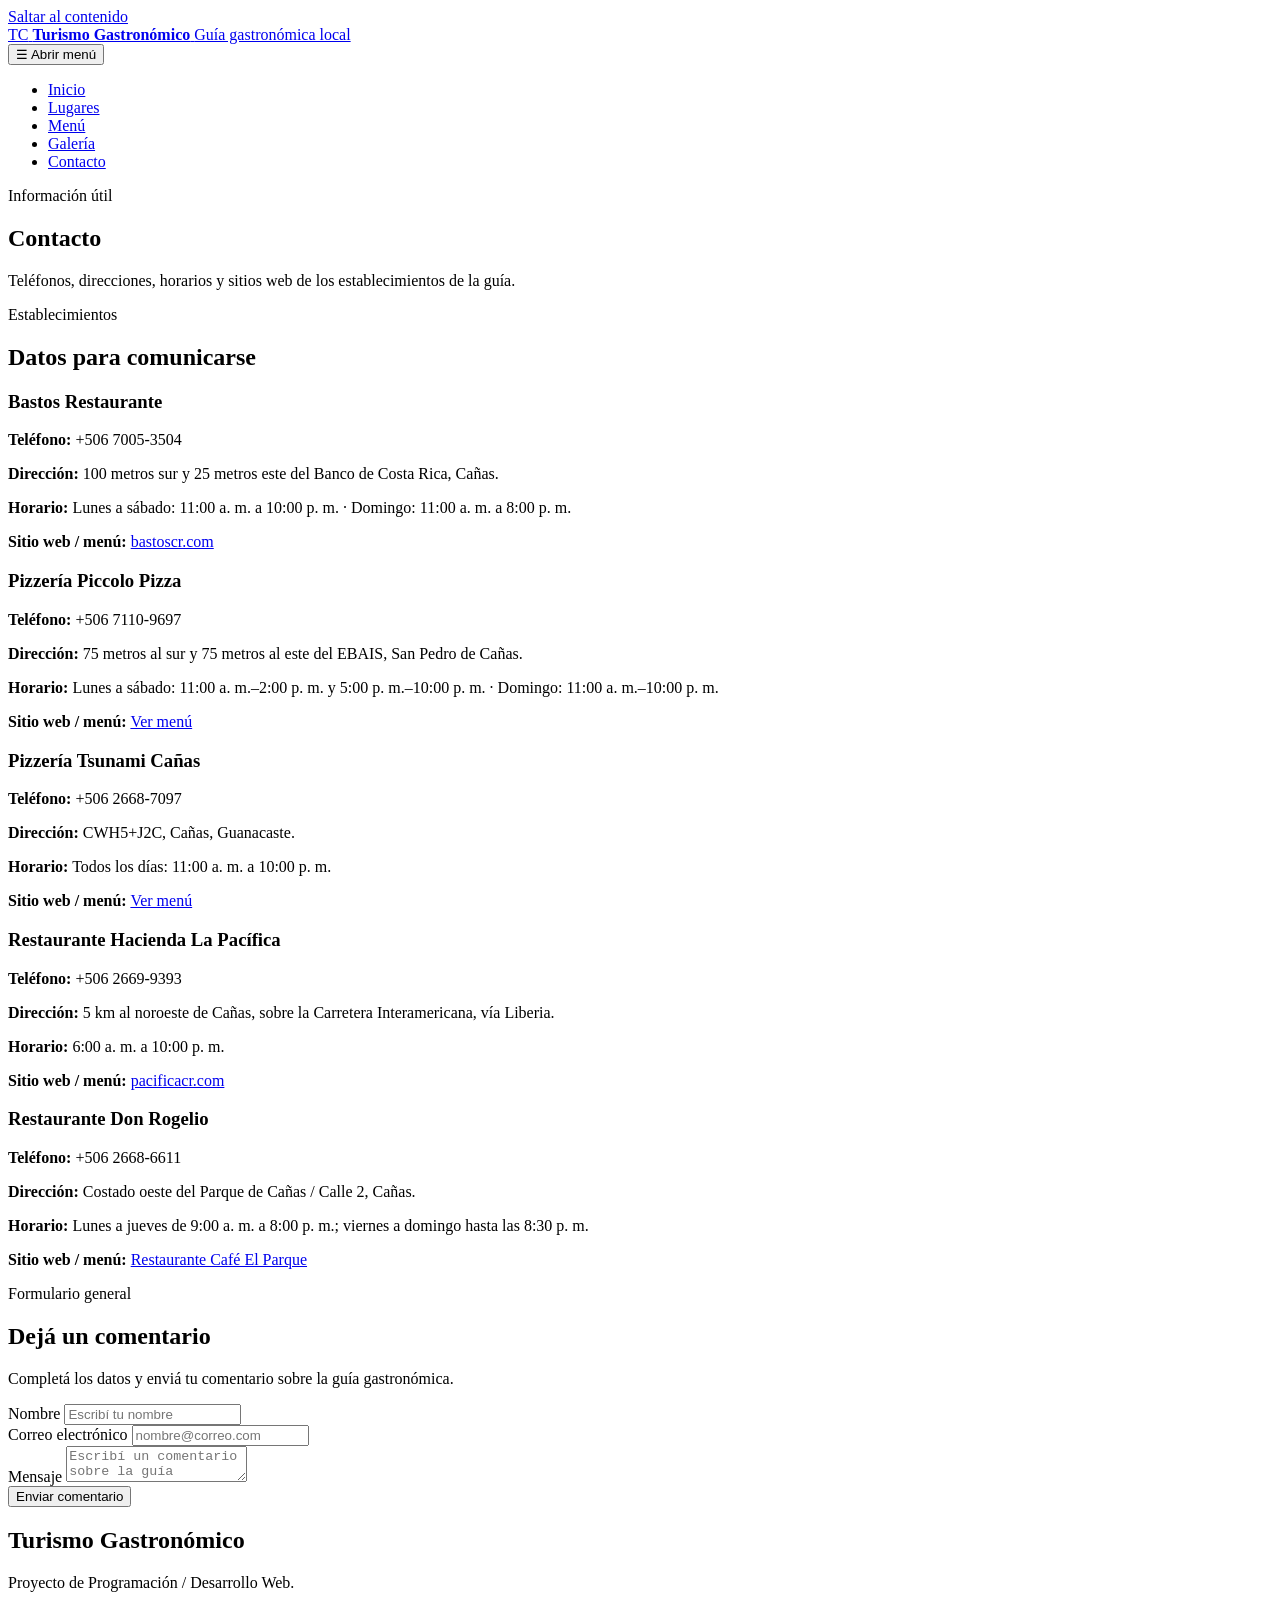
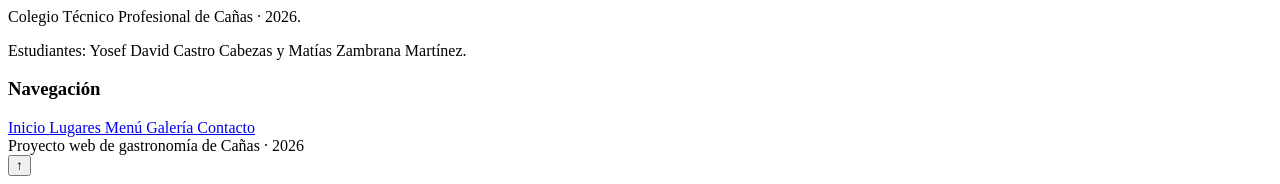
==== contacto.html @ 14efe0b0 "Add files via upload" ====
<!DOCTYPE html>
<html lang="es">
<head>
  <meta charset="utf-8">
  <meta name="viewport" content="width=device-width, initial-scale=1.0">
  <meta
    name="description"
    content="Información de contacto de los cinco establecimientos del proyecto."
  >

  <title>Contacto | Turismo Gastronómico</title>

  <link rel="stylesheet" href="css/estilos.css">
</head>

<body>

  <a class="skip-link" href="#contenido">
    Saltar al contenido
  </a>


  <!-- Encabezado -->
  <header class="site-header">

    <div class="brand-bar">
      <div class="brand-inner">

        <a class="brand" href="index.html">

          <span class="brand-mark">TC</span>

          <span class="brand-copy">
            <strong>Turismo Gastronómico</strong>
            <span>Guía gastronómica local</span>
          </span>

        </a>

      </div>
    </div>


    <!-- Menú de navegación -->
    <nav
      class="main-nav"
      aria-label="Navegación principal"
    >

      <div class="nav-inner">

        <button
          class="nav-toggle"
          id="nav-toggle"
          type="button"
          aria-controls="nav-list"
          aria-expanded="false"
        >
          ☰ Abrir menú
        </button>

        <ul
          class="nav-list"
          id="nav-list"
        >

          <li>
            <a href="index.html">
              Inicio
            </a>
          </li>

          <li>
            <a href="lugares.html">
              Lugares
            </a>
          </li>

          <li>
            <a href="menu.html">
              Menú
            </a>
          </li>

          <li>
            <a href="galeria.html">
              Galería
            </a>
          </li>

          <li>
            <a
              class="active"
              href="contacto.html"
            >
              Contacto
            </a>
          </li>

        </ul>

      </div>

    </nav>

  </header>


  <!-- Contenido principal -->
  <main id="contenido">


    <!-- Encabezado de la página -->
    <section class="page-hero">

      <p class="eyebrow">
        Información útil
      </p>

      <h1>
        Contacto
      </h1>

      <p>
        Teléfonos, direcciones, horarios y sitios web de los
        establecimientos de la guía.
      </p>

    </section>


    <!-- Datos de los restaurantes -->
    <section class="section">

      <div class="section-head">

        <div>

          <p class="eyebrow">
            Establecimientos
          </p>

          <h2 class="section-title">
            Datos para comunicarse
          </h2>

        </div>

      </div>


      <div class="contact-grid">


        <!-- Bastos -->
        <article class="contact-card">

          <h3>
            Bastos Restaurante
          </h3>

          <p>
            <strong>Teléfono:</strong>
            +506 7005-3504
          </p>

          <p>
            <strong>Dirección:</strong>
            100 metros sur y 25 metros este del
            Banco de Costa Rica, Cañas.
          </p>

          <p>
            <strong>Horario:</strong>
            Lunes a sábado: 11:00 a. m. a 10:00 p. m.
            · Domingo: 11:00 a. m. a 8:00 p. m.
          </p>

          <p>
            <strong>Sitio web / menú:</strong>

            <a
              href="https://bastoscr.com/"
              target="_blank"
              rel="noopener"
            >
              bastoscr.com
            </a>

          </p>

        </article>


        <!-- Piccolo -->
        <article class="contact-card">

          <h3>
            Pizzería Piccolo Pizza
          </h3>

          <p>
            <strong>Teléfono:</strong>
            +506 7110-9697
          </p>

          <p>
            <strong>Dirección:</strong>
            75 metros al sur y 75 metros al este
            del EBAIS, San Pedro de Cañas.
          </p>

          <p>
            <strong>Horario:</strong>
            Lunes a sábado: 11:00 a. m.–2:00 p. m.
            y 5:00 p. m.–10:00 p. m.
            · Domingo: 11:00 a. m.–10:00 p. m.
          </p>

          <p>
            <strong>Sitio web / menú:</strong>

            <a
              href="https://es.restaurantguru.com/Pizzeria-Piccolo-Pizza-Canas/menu"
              target="_blank"
              rel="noopener"
            >
              Ver menú
            </a>

          </p>

        </article>


        <!-- Tsunami -->
        <article class="contact-card">

          <h3>
            Pizzería Tsunami Cañas
          </h3>

          <p>
            <strong>Teléfono:</strong>
            +506 2668-7097
          </p>

          <p>
            <strong>Dirección:</strong>
            CWH5+J2C, Cañas, Guanacaste.
          </p>

          <p>
            <strong>Horario:</strong>
            Todos los días:
            11:00 a. m. a 10:00 p. m.
          </p>

          <p>
            <strong>Sitio web / menú:</strong>

            <a
              href="https://es.restaurantguru.com/Pizzeria-Tsunami-Canas-Canas/menu"
              target="_blank"
              rel="noopener"
            >
              Ver menú
            </a>

          </p>

        </article>


        <!-- Hacienda La Pacífica -->
        <article class="contact-card">

          <h3>
            Restaurante Hacienda La Pacífica
          </h3>

          <p>
            <strong>Teléfono:</strong>
            +506 2669-9393
          </p>

          <p>
            <strong>Dirección:</strong>
            5 km al noroeste de Cañas,
            sobre la Carretera Interamericana,
            vía Liberia.
          </p>

          <p>
            <strong>Horario:</strong>
            6:00 a. m. a 10:00 p. m.
          </p>

          <p>
            <strong>Sitio web / menú:</strong>

            <a
              href="https://www.pacificacr.com/es/restaurante.html"
              target="_blank"
              rel="noopener"
            >
              pacificacr.com
            </a>

          </p>

        </article>


        <!-- Don Rogelio -->
        <article class="contact-card">

          <h3>
            Restaurante Don Rogelio
          </h3>

          <p>
            <strong>Teléfono:</strong>
            +506 2668-6611
          </p>

          <p>
            <strong>Dirección:</strong>
            Costado oeste del Parque de Cañas /
            Calle 2, Cañas.
          </p>

          <p>
            <strong>Horario:</strong>
            Lunes a jueves de 9:00 a. m. a 8:00 p. m.;
            viernes a domingo hasta las 8:30 p. m.
          </p>

          <p>
            <strong>Sitio web / menú:</strong>

            <a
              href="https://restcafeelparque.weebly.com/"
              target="_blank"
              rel="noopener"
            >
              Restaurante Café El Parque
            </a>

          </p>

        </article>

      </div>

    </section>


    <!-- Formulario -->
    <div class="band">

      <section class="section">

        <div class="form-layout">


          <div class="form-copy">

            <p class="eyebrow">
              Formulario general
            </p>

            <h2>
              Dejá un comentario
            </h2>

            <p>
              Completá los datos y enviá tu comentario
              sobre la guía gastronómica.
            </p>

          </div>


          <form
            class="form-card"
            id="contact-form"
            action="https://script.google.com/macros/s/AKfycbxcccGTtgBJOsjz03I4GTiwnKsUIUwyvC93GRQOlVNzdHQOMULtBWDMFwa0mZUKp0l3Sw/exec"
            method="POST"
          >


            <div class="form-row">


              <div class="field">

                <label for="nombre">
                  Nombre
                </label>

                <input
                  id="nombre"
                  name="nombre"
                  type="text"
                  placeholder="Escribí tu nombre"
                  autocomplete="name"
                  required
                >

              </div>


              <div class="field">

                <label for="correo">
                  Correo electrónico
                </label>

                <input
                  id="correo"
                  name="correo"
                  type="email"
                  placeholder="nombre@correo.com"
                  autocomplete="email"
                  required
                >

              </div>


            </div>


            <div class="field">

              <label for="mensaje">
                Mensaje
              </label>

              <textarea
                id="mensaje"
                name="mensaje"
                placeholder="Escribí un comentario sobre la guía"
                required
              ></textarea>

            </div>


            <input
              type="hidden"
              name="sitio"
              value="Sabores de Cañas"
            >


            <button
              class="btn btn-primary"
              id="form-submit"
              type="submit"
            >
              Enviar comentario
            </button>


            <p
              class="form-feedback"
              id="form-feedback"
              aria-live="polite"
            ></p>


          </form>


        </div>

      </section>

    </div>


  </main>


  <!-- Pie de página -->
  <footer class="site-footer">

    <div class="footer-inner">

      <div>

        <h2>
          Turismo Gastronómico
        </h2>

        <p>
          Proyecto de Programación / Desarrollo Web.
        </p>

        <p>
          Colegio Técnico Profesional de Cañas · 2026.
        </p>

        <p>
          Estudiantes: Yosef David Castro Cabezas
          y Matías Zambrana Martínez.
        </p>

      </div>


      <div>

        <h3>
          Navegación
        </h3>

        <div class="footer-nav">

          <a href="index.html">
            Inicio
          </a>

          <a href="lugares.html">
            Lugares
          </a>

          <a href="menu.html">
            Menú
          </a>

          <a href="galeria.html">
            Galería
          </a>

          <a href="contacto.html">
            Contacto
          </a>

        </div>

      </div>

    </div>


    <div class="footer-bottom">
      Proyecto web de gastronomía de Cañas · 2026
    </div>

  </footer>


  <!-- Botón para volver arriba -->
  <button
    class="back-top"
    id="back-top"
    type="button"
    aria-label="Volver al inicio"
  >
    ↑
  </button>


  <!-- JavaScript -->
  <script src="js/script.js"></script>

</body>
</html>
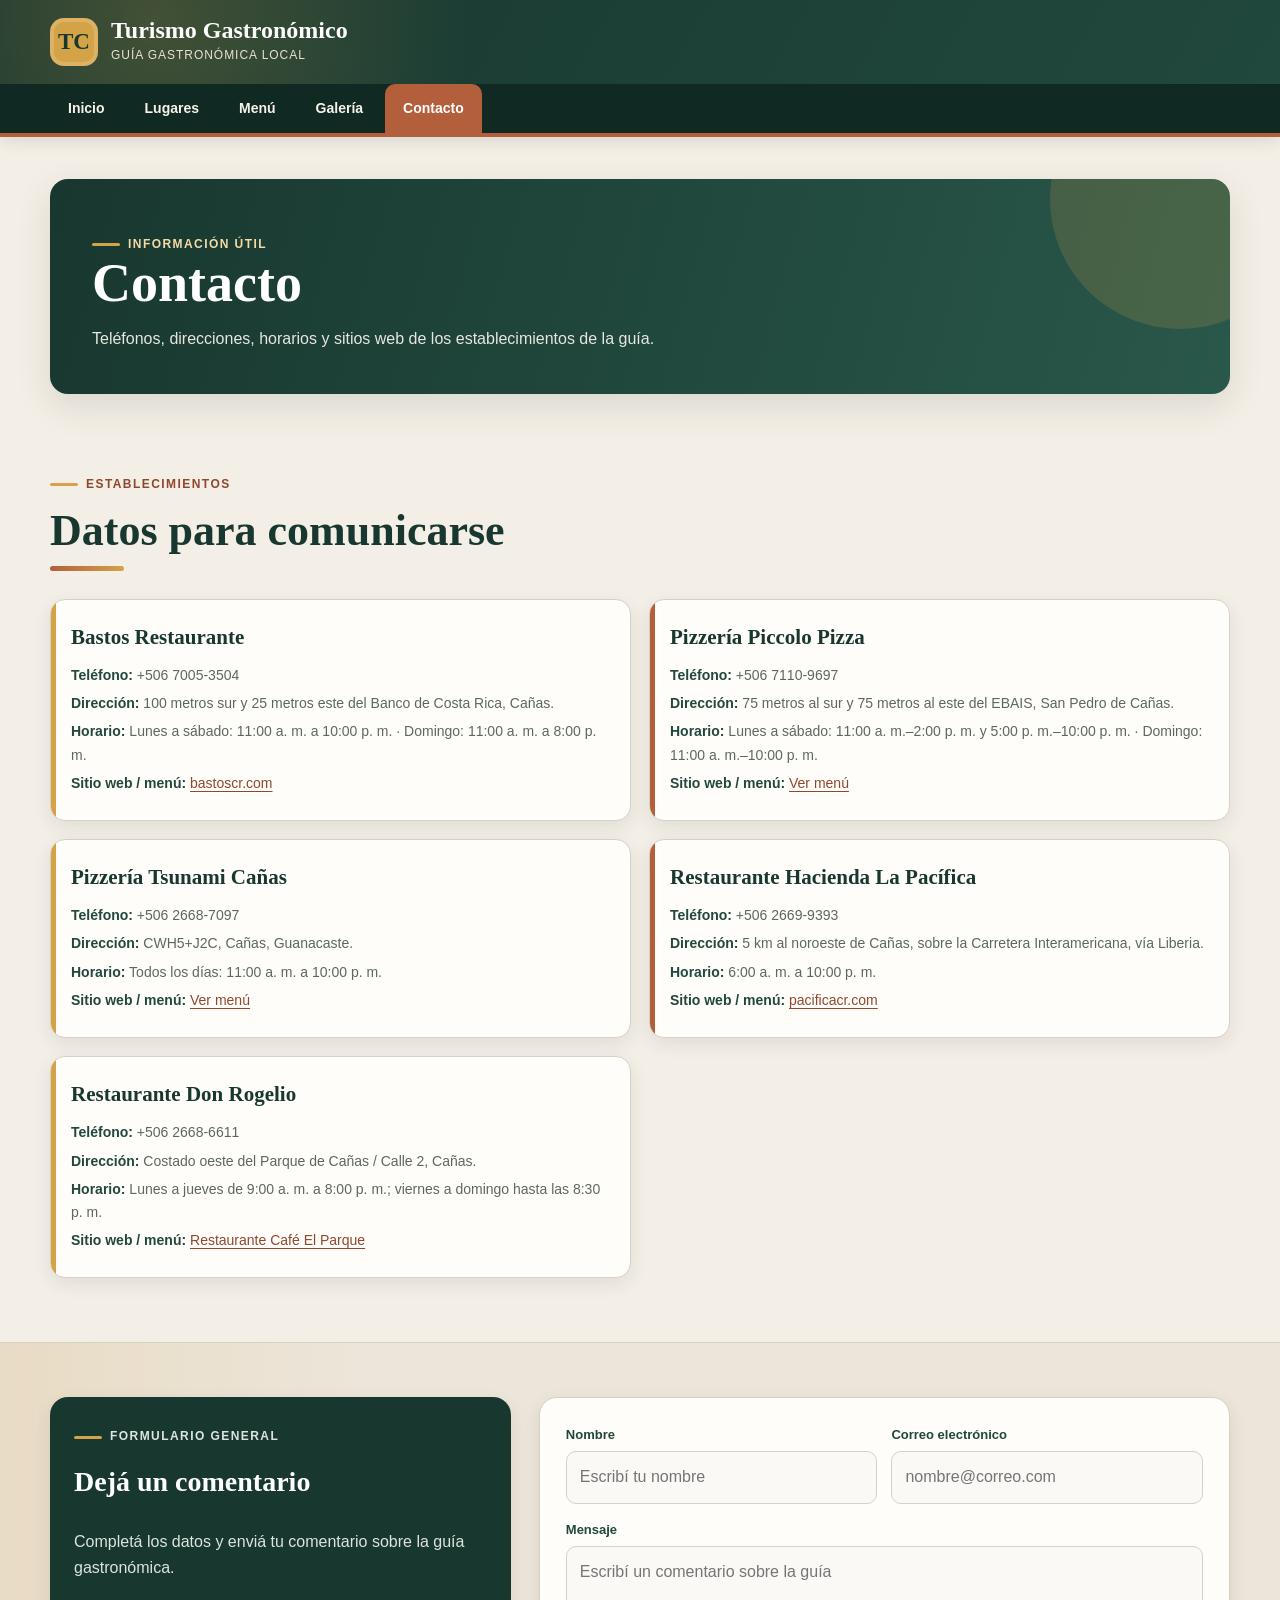
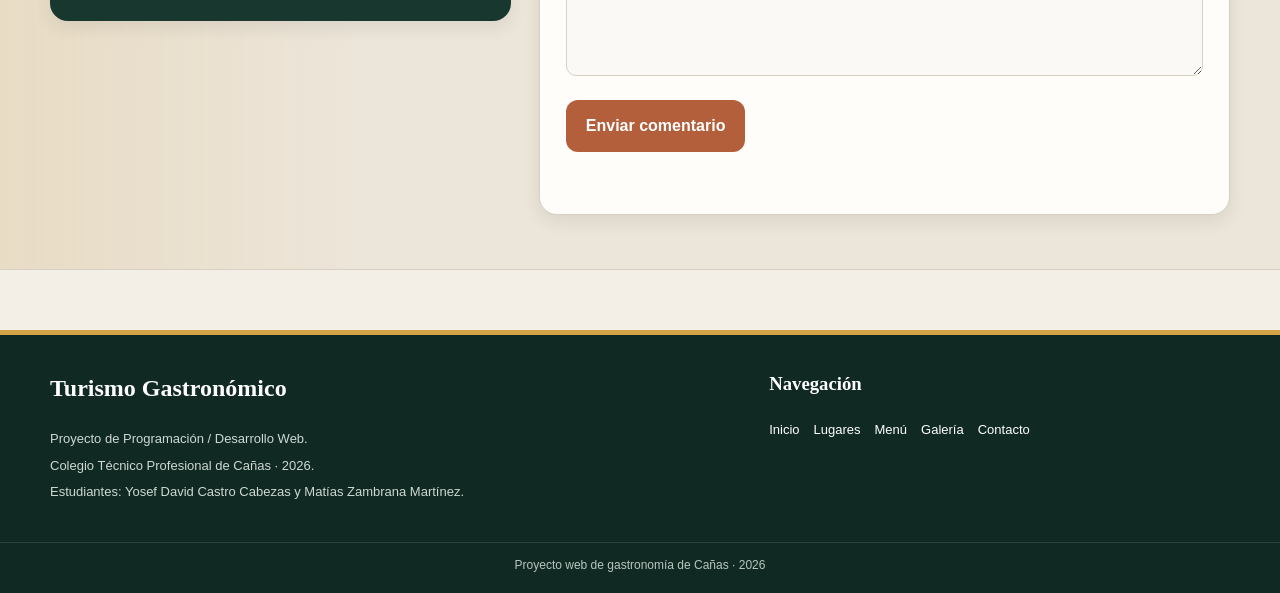
==== commit 38d6e3ff: "Refactor contacto.html to simplify structure" ====
--- a/contacto.html
+++ b/contacto.html
@@ -10,7 +10,7 @@
 
   <title>Contacto | Turismo Gastronómico</title>
 
-  <link rel="stylesheet" href="css/estilos.css">
+  <link rel="stylesheet" href="estilos.css">
 </head>
 
 <body>
@@ -20,7 +20,6 @@
   </a>
 
 
-  <!-- Encabezado -->
   <header class="site-header">
 
     <div class="brand-bar">
@@ -41,7 +40,6 @@
     </div>
 
 
-    <!-- Menú de navegación -->
     <nav
       class="main-nav"
       aria-label="Navegación principal"
@@ -106,11 +104,9 @@
   </header>
 
 
-  <!-- Contenido principal -->
   <main id="contenido">
 
 
-    <!-- Encabezado de la página -->
     <section class="page-hero">
 
       <p class="eyebrow">
@@ -129,7 +125,6 @@
     </section>
 
 
-    <!-- Datos de los restaurantes -->
     <section class="section">
 
       <div class="section-head">
@@ -152,7 +147,6 @@
       <div class="contact-grid">
 
 
-        <!-- Bastos -->
         <article class="contact-card">
 
           <h3>
@@ -192,7 +186,6 @@
         </article>
 
 
-        <!-- Piccolo -->
         <article class="contact-card">
 
           <h3>
@@ -233,7 +226,6 @@
         </article>
 
 
-        <!-- Tsunami -->
         <article class="contact-card">
 
           <h3>
@@ -272,7 +264,6 @@
         </article>
 
 
-        <!-- Hacienda La Pacífica -->
         <article class="contact-card">
 
           <h3>
@@ -312,7 +303,6 @@
         </article>
 
 
-        <!-- Don Rogelio -->
         <article class="contact-card">
 
           <h3>
@@ -356,7 +346,6 @@
     </section>
 
 
-    <!-- Formulario -->
     <div class="band">
 
       <section class="section">
@@ -484,7 +473,6 @@
   </main>
 
 
-  <!-- Pie de página -->
   <footer class="site-footer">
 
     <div class="footer-inner">
@@ -552,8 +540,6 @@
 
   </footer>
 
-
-  <!-- Botón para volver arriba -->
   <button
     class="back-top"
     id="back-top"
@@ -564,8 +550,7 @@
   </button>
 
 
-  <!-- JavaScript -->
-  <script src="js/script.js"></script>
+  <script src="script.js"></script>
 
 </body>
-</html>+</html>
--- a/estilos.css
+++ b/estilos.css
@@ -0,0 +1,1373 @@
+:root {
+    --verde-900: #18372f;
+    --verde-800: #21483d;
+    --verde-700: #2b5b4d;
+    --terracota: #b45f3c;
+    --terracota-oscuro: #8f472e;
+    --ambar: #d4a247;
+    --crema: #f4efe6;
+    --crema-2: #ece5d9;
+    --blanco: #fffdf9;
+    --tinta: #26312d;
+    --texto-suave: #5d6762;
+    --borde: #d8d0c3;
+    --sombra: 0 12px 35px rgba(28, 48, 40, 0.12);
+    --sombra-suave: 0 6px 18px rgba(28, 48, 40, 0.09);
+    --radio: 18px;
+    --max: 1180px;
+}
+
+* {
+    box-sizing: border-box;
+}
+
+html {
+    scroll-behavior: smooth;
+}
+
+body {
+    margin: 0;
+    font-family: Arial, Helvetica, sans-serif;
+    color: var(--tinta);
+    background: var(--crema);
+    line-height: 1.65;
+}
+
+img {
+    display: block;
+    max-width: 100%;
+}
+
+a {
+    color: inherit;
+}
+
+button,
+input,
+textarea {
+    font: inherit;
+}
+
+.skip-link {
+    position: absolute;
+    left: -9999px;
+    top: 0;
+}
+
+.skip-link:focus {
+    left: 16px;
+    top: 16px;
+    z-index: 2000;
+    background: var(--blanco);
+    color: var(--verde-900);
+    padding: 10px 14px;
+    border-radius: 8px;
+}
+
+.site-header {
+    position: sticky;
+    top: 0;
+    z-index: 1000;
+    box-shadow: 0 2px 16px rgba(16, 39, 31, 0.14);
+}
+
+.brand-bar {
+    background:
+        radial-gradient(circle at 12% 20%, rgba(212, 162, 71, 0.22), transparent 28%),
+        linear-gradient(120deg, var(--verde-900), var(--verde-800));
+    color: white;
+}
+
+.brand-inner {
+    width: min(var(--max), calc(100% - 40px));
+    margin: auto;
+    display: flex;
+    align-items: center;
+    justify-content: space-between;
+    gap: 24px;
+    padding: 18px 0;
+}
+
+.brand {
+    text-decoration: none;
+    display: inline-flex;
+    align-items: center;
+    gap: 13px;
+}
+
+.brand-mark {
+    width: 48px;
+    height: 48px;
+    border-radius: 14px;
+    display: grid;
+    place-items: center;
+    background: var(--ambar);
+    color: var(--verde-900);
+    font-weight: 900;
+    font-family: Georgia, 'Times New Roman', serif;
+    font-size: 23px;
+    box-shadow: inset 0 0 0 4px rgba(255,255,255,.17);
+}
+
+.brand-copy strong {
+    display: block;
+    font-family: Georgia, 'Times New Roman', serif;
+    font-size: 24px;
+    line-height: 1.05;
+}
+
+.brand-copy span {
+    display: block;
+    margin-top: 3px;
+    font-size: 12px;
+    letter-spacing: .08em;
+    text-transform: uppercase;
+    color: #e8e2d6;
+}
+
+.research-badge {
+    border: 1px solid rgba(255,255,255,.28);
+    background: rgba(255,255,255,.08);
+    padding: 8px 12px;
+    border-radius: 999px;
+    font-size: 12px;
+    white-space: nowrap;
+}
+
+.main-nav {
+    background: #102a23;
+    border-bottom: 4px solid var(--terracota);
+}
+
+.nav-inner {
+    width: min(var(--max), calc(100% - 40px));
+    margin: auto;
+    display: flex;
+    align-items: center;
+}
+
+.nav-toggle {
+    display: none;
+    width: 100%;
+    border: 0;
+    background: transparent;
+    color: white;
+    padding: 13px 0;
+    text-align: left;
+    font-weight: 700;
+    cursor: pointer;
+}
+
+.nav-list {
+    list-style: none;
+    margin: 0;
+    padding: 0;
+    display: flex;
+    gap: 4px;
+}
+
+.nav-list a {
+    display: block;
+    padding: 13px 18px;
+    color: #f7f3ea;
+    text-decoration: none;
+    font-size: 14px;
+    font-weight: 700;
+    border-radius: 10px 10px 0 0;
+    transition: background .2s ease, color .2s ease;
+}
+
+.nav-list a:hover,
+.nav-list a.active {
+    background: var(--terracota);
+    color: white;
+}
+
+main {
+    overflow: hidden;
+}
+
+.hero {
+    width: min(var(--max), calc(100% - 40px));
+    margin: 54px auto 26px;
+    display: grid;
+    grid-template-columns: 1.03fr .97fr;
+    align-items: stretch;
+    position: relative;
+}
+
+.hero-copy {
+    background: var(--blanco);
+    border-left: 7px solid var(--terracota);
+    border-radius: var(--radio) 0 0 var(--radio);
+    padding: clamp(34px, 5vw, 68px);
+    box-shadow: var(--sombra);
+    z-index: 2;
+}
+
+.eyebrow {
+    display: inline-flex;
+    align-items: center;
+    gap: 8px;
+    margin: 0 0 12px;
+    color: var(--terracota-oscuro);
+    font-size: 12px;
+    font-weight: 800;
+    letter-spacing: .12em;
+    text-transform: uppercase;
+}
+
+.eyebrow::before {
+    content: '';
+    width: 28px;
+    height: 3px;
+    border-radius: 99px;
+    background: var(--ambar);
+}
+
+.hero h1 {
+    margin: 0 0 18px;
+    color: var(--verde-900);
+    font-family: Georgia, 'Times New Roman', serif;
+    font-size: clamp(38px, 5vw, 66px);
+    line-height: 1.02;
+    letter-spacing: -.03em;
+}
+
+.hero p {
+    margin: 0;
+    max-width: 650px;
+    color: var(--texto-suave);
+    font-size: 17px;
+}
+
+.hero-actions {
+    display: flex;
+    flex-wrap: wrap;
+    gap: 12px;
+    margin-top: 26px;
+}
+
+.btn {
+    display: inline-flex;
+    align-items: center;
+    justify-content: center;
+    gap: 8px;
+    min-height: 44px;
+    padding: 11px 18px;
+    border: 2px solid transparent;
+    border-radius: 12px;
+    text-decoration: none;
+    font-weight: 800;
+    cursor: pointer;
+    transition: transform .2s ease, background .2s ease, color .2s ease, border-color .2s ease;
+}
+
+.btn:hover {
+    transform: translateY(-2px);
+}
+
+.btn-primary {
+    background: var(--terracota);
+    color: white;
+}
+
+.btn-primary:hover {
+    background: var(--terracota-oscuro);
+}
+
+.btn-secondary {
+    border-color: var(--verde-800);
+    color: var(--verde-800);
+    background: transparent;
+}
+
+.btn-secondary:hover {
+    background: var(--verde-800);
+    color: white;
+}
+
+.hero-media {
+    min-height: 490px;
+    border-radius: 0 var(--radio) var(--radio) 0;
+    overflow: hidden;
+    position: relative;
+    box-shadow: var(--sombra);
+}
+
+.hero-media img {
+    width: 100%;
+    height: 100%;
+    object-fit: cover;
+}
+
+.hero-media::after {
+    content: '';
+    position: absolute;
+    inset: 0;
+    background: linear-gradient(to top, rgba(20,55,47,.44), transparent 50%);
+    pointer-events: none;
+}
+
+.hero-note {
+    position: absolute;
+    left: 24px;
+    bottom: 22px;
+    z-index: 2;
+    background: rgba(255,253,249,.94);
+    color: var(--verde-900);
+    padding: 10px 13px;
+    border-radius: 12px;
+    font-size: 12px;
+    font-weight: 700;
+    max-width: 260px;
+}
+
+.quick-stats {
+    width: min(var(--max), calc(100% - 40px));
+    margin: 24px auto 0;
+    display: grid;
+    grid-template-columns: repeat(3, 1fr);
+    gap: 16px;
+}
+
+.stat {
+    background: var(--blanco);
+    border: 1px solid var(--borde);
+    border-radius: 16px;
+    padding: 18px 20px;
+    box-shadow: var(--sombra-suave);
+}
+
+.stat strong {
+    display: block;
+    color: var(--verde-900);
+    font-family: Georgia, 'Times New Roman', serif;
+    font-size: 28px;
+}
+
+.stat span {
+    color: var(--texto-suave);
+    font-size: 13px;
+}
+
+.section {
+    width: min(var(--max), calc(100% - 40px));
+    margin: auto;
+    padding: 64px 0;
+}
+
+.section-tight {
+    padding-top: 34px;
+}
+
+.section-head {
+    display: flex;
+    align-items: end;
+    justify-content: space-between;
+    gap: 24px;
+    margin-bottom: 28px;
+}
+
+.section-title {
+    margin: 0;
+    color: var(--verde-900);
+    font-family: Georgia, 'Times New Roman', serif;
+    font-size: clamp(30px, 4vw, 44px);
+    line-height: 1.12;
+}
+
+.section-title::after {
+    content: '';
+    display: block;
+    width: 74px;
+    height: 5px;
+    margin-top: 10px;
+    border-radius: 99px;
+    background: linear-gradient(90deg, var(--terracota), var(--ambar));
+}
+
+.section-subtitle {
+    margin: 8px 0 0;
+    max-width: 760px;
+    color: var(--texto-suave);
+}
+
+.band {
+    background:
+        linear-gradient(90deg, rgba(212,162,71,.14), transparent 28%),
+        var(--crema-2);
+    border-top: 1px solid var(--borde);
+    border-bottom: 1px solid var(--borde);
+}
+
+.band .section {
+    padding-top: 54px;
+    padding-bottom: 54px;
+}
+
+.place-grid {
+    display: grid;
+    grid-template-columns: repeat(3, 1fr);
+    gap: 22px;
+}
+
+.place-card {
+    background: var(--blanco);
+    border: 1px solid var(--borde);
+    border-radius: var(--radio);
+    overflow: hidden;
+    box-shadow: var(--sombra-suave);
+    transition: transform .22s ease, box-shadow .22s ease;
+    position: relative;
+}
+
+.place-card:hover {
+    transform: translateY(-5px);
+    box-shadow: var(--sombra);
+}
+
+.place-card .card-image {
+    height: 220px;
+    position: relative;
+    overflow: hidden;
+}
+
+.place-card .card-image img {
+    width: 100%;
+    height: 100%;
+    object-fit: cover;
+    transition: transform .3s ease;
+}
+
+.place-card:hover .card-image img {
+    transform: scale(1.035);
+}
+
+.card-badge {
+    position: absolute;
+    left: 14px;
+    top: 14px;
+    z-index: 2;
+    background: rgba(24,55,47,.92);
+    color: white;
+    padding: 6px 10px;
+    border-radius: 999px;
+    font-size: 11px;
+    font-weight: 800;
+    letter-spacing: .03em;
+}
+
+.place-card .card-body {
+    padding: 22px;
+}
+
+.place-card h3 {
+    margin: 0 0 8px;
+    color: var(--verde-900);
+    font-family: Georgia, 'Times New Roman', serif;
+    font-size: 24px;
+    line-height: 1.15;
+}
+
+.place-card p {
+    margin: 0;
+    color: var(--texto-suave);
+    font-size: 14px;
+}
+
+.card-link {
+    display: inline-block;
+    margin-top: 16px;
+    color: var(--terracota-oscuro);
+    text-decoration: none;
+    font-weight: 800;
+}
+
+.card-link:hover {
+    text-decoration: underline;
+}
+
+.info-strip {
+    display: grid;
+    grid-template-columns: repeat(3, 1fr);
+    gap: 16px;
+}
+
+.info-box {
+    background: var(--blanco);
+    border-radius: 14px;
+    padding: 20px;
+    border-top: 4px solid var(--ambar);
+    box-shadow: var(--sombra-suave);
+}
+
+.info-box:nth-child(2) {
+    border-top-color: var(--terracota);
+}
+
+.info-box:nth-child(3) {
+    border-top-color: var(--verde-700);
+}
+
+.info-box h3 {
+    margin: 0 0 8px;
+    color: var(--verde-900);
+    font-size: 17px;
+}
+
+.info-box p {
+    margin: 0;
+    color: var(--texto-suave);
+    font-size: 14px;
+}
+
+.page-hero {
+    width: min(var(--max), calc(100% - 40px));
+    margin: 42px auto 10px;
+    padding: 42px;
+    background:
+        linear-gradient(105deg, rgba(24,55,47,.97), rgba(43,91,77,.90)),
+        var(--verde-900);
+    color: white;
+    border-radius: var(--radio);
+    position: relative;
+    overflow: hidden;
+    box-shadow: var(--sombra);
+}
+
+.page-hero::after {
+    content: '';
+    position: absolute;
+    width: 260px;
+    height: 260px;
+    border-radius: 50%;
+    right: -80px;
+    top: -110px;
+    background: rgba(212,162,71,.18);
+}
+
+.page-hero .eyebrow {
+    color: #f3dba6;
+}
+
+.page-hero h1 {
+    margin: 0;
+    font-family: Georgia, 'Times New Roman', serif;
+    font-size: clamp(36px, 5vw, 54px);
+    line-height: 1.05;
+}
+
+.page-hero p {
+    margin: 14px 0 0;
+    max-width: 760px;
+    color: #e6e7e2;
+}
+
+.toolbar {
+    display: flex;
+    flex-wrap: wrap;
+    align-items: center;
+    gap: 10px;
+    margin: 24px 0 30px;
+}
+
+.filter-btn {
+    border: 1px solid var(--borde);
+    background: var(--blanco);
+    color: var(--verde-900);
+    padding: 9px 13px;
+    border-radius: 999px;
+    font-weight: 700;
+    cursor: pointer;
+    transition: .2s ease;
+}
+
+.filter-btn:hover,
+.filter-btn.active {
+    background: var(--verde-900);
+    border-color: var(--verde-900);
+    color: white;
+}
+
+.restaurant-list {
+    display: grid;
+    gap: 26px;
+}
+
+.restaurant-card {
+    display: grid;
+    grid-template-columns: 360px 1fr;
+    background: var(--blanco);
+    border: 1px solid var(--borde);
+    border-radius: var(--radio);
+    overflow: hidden;
+    box-shadow: var(--sombra-suave);
+}
+
+.restaurant-card.is-hidden {
+    display: none;
+}
+
+.restaurant-photo {
+    min-height: 360px;
+    background: var(--crema-2);
+}
+
+.restaurant-photo img {
+    width: 100%;
+    height: 100%;
+    object-fit: cover;
+}
+
+.restaurant-content {
+    padding: 28px 30px;
+}
+
+.restaurant-kicker {
+    color: var(--terracota-oscuro);
+    font-size: 12px;
+    font-weight: 800;
+    letter-spacing: .08em;
+    text-transform: uppercase;
+}
+
+.restaurant-content h2 {
+    margin: 4px 0 12px;
+    color: var(--verde-900);
+    font-family: Georgia, 'Times New Roman', serif;
+    font-size: 30px;
+}
+
+.restaurant-content > p {
+    color: var(--texto-suave);
+}
+
+.details-grid {
+    display: grid;
+    grid-template-columns: repeat(2, minmax(0, 1fr));
+    gap: 12px 20px;
+    margin-top: 20px;
+}
+
+.detail {
+    border-top: 1px solid var(--borde);
+    padding-top: 10px;
+}
+
+.detail strong {
+    display: block;
+    color: var(--verde-800);
+    font-size: 12px;
+    text-transform: uppercase;
+    letter-spacing: .06em;
+}
+
+.detail span,
+.detail a {
+    color: var(--tinta);
+    font-size: 14px;
+}
+
+.detail a {
+    text-decoration-color: var(--terracota);
+    text-underline-offset: 3px;
+}
+
+.chips {
+    display: flex;
+    flex-wrap: wrap;
+    gap: 7px;
+    margin-top: 18px;
+}
+
+.chip {
+    display: inline-block;
+    padding: 6px 9px;
+    border-radius: 999px;
+    background: #e8efe9;
+    color: var(--verde-800);
+    font-size: 12px;
+    font-weight: 700;
+}
+
+.notice {
+    background: #fff8e7;
+    border: 1px solid #ecd496;
+    border-left: 5px solid var(--ambar);
+    padding: 16px 18px;
+    border-radius: 12px;
+    color: #5b513c;
+    margin: 20px 0;
+}
+
+.notice strong {
+    color: #6f5725;
+}
+
+.menu-tools {
+    display: flex;
+    gap: 12px;
+    flex-wrap: wrap;
+    align-items: center;
+    margin: 24px 0 30px;
+}
+
+.search-box {
+    flex: 1 1 320px;
+    position: relative;
+}
+
+.search-box input {
+    width: 100%;
+    padding: 12px 14px;
+    border: 1px solid var(--borde);
+    border-radius: 12px;
+    background: var(--blanco);
+    color: var(--tinta);
+    box-shadow: 0 2px 9px rgba(28, 48, 40, .05);
+}
+
+.search-box input:focus {
+    outline: 3px solid rgba(180,95,60,.14);
+    border-color: var(--terracota);
+}
+
+.menu-section {
+    background: var(--blanco);
+    border: 1px solid var(--borde);
+    border-radius: var(--radio);
+    overflow: hidden;
+    margin-bottom: 26px;
+    box-shadow: var(--sombra-suave);
+}
+
+.menu-section.is-hidden {
+    display: none;
+}
+
+.menu-head {
+    display: flex;
+    align-items: center;
+    justify-content: space-between;
+    gap: 20px;
+    padding: 20px 24px;
+    background: linear-gradient(100deg, var(--verde-900), var(--verde-800));
+    color: white;
+}
+
+.menu-head h2 {
+    margin: 0;
+    font-family: Georgia, 'Times New Roman', serif;
+    font-size: 25px;
+}
+
+.menu-status {
+    font-size: 11px;
+    padding: 6px 9px;
+    border-radius: 999px;
+    background: rgba(255,255,255,.14);
+    white-space: nowrap;
+}
+
+.table-wrap {
+    overflow-x: auto;
+}
+
+table {
+    width: 100%;
+    border-collapse: collapse;
+    min-width: 680px;
+}
+
+th,
+td {
+    padding: 13px 16px;
+    text-align: left;
+    border-bottom: 1px solid var(--borde);
+    vertical-align: top;
+}
+
+th {
+    background: #f0ebe2;
+    color: var(--verde-900);
+    font-size: 12px;
+    text-transform: uppercase;
+    letter-spacing: .05em;
+}
+
+td {
+    font-size: 14px;
+}
+
+tbody tr:nth-child(even) {
+    background: #fbf9f5;
+}
+
+tbody tr:hover {
+    background: #f5eee3;
+}
+
+.price {
+    color: var(--terracota-oscuro);
+    font-weight: 800;
+    white-space: nowrap;
+}
+
+.menu-note {
+    margin: 0;
+    padding: 14px 18px;
+    background: #f7f2e8;
+    color: var(--texto-suave);
+    font-size: 12px;
+    border-top: 1px solid var(--borde);
+}
+
+.gallery-grid {
+    display: grid;
+    grid-template-columns: repeat(3, 1fr);
+    gap: 18px;
+}
+
+.gallery-item {
+    margin: 0;
+    background: var(--blanco);
+    border: 1px solid var(--borde);
+    border-radius: 16px;
+    overflow: hidden;
+    box-shadow: var(--sombra-suave);
+    cursor: pointer;
+    transition: transform .2s ease, box-shadow .2s ease;
+}
+
+.gallery-item:hover {
+    transform: translateY(-4px);
+    box-shadow: var(--sombra);
+}
+
+.gallery-item img {
+    width: 100%;
+    height: 245px;
+    object-fit: cover;
+}
+
+.gallery-item figcaption {
+    padding: 14px 16px 16px;
+    color: var(--verde-900);
+    font-weight: 800;
+    font-size: 14px;
+}
+
+.gallery-item small {
+    display: block;
+    margin-top: 3px;
+    color: var(--texto-suave);
+    font-weight: 400;
+}
+
+.modal {
+    position: fixed;
+    inset: 0;
+    z-index: 1500;
+    display: none;
+    align-items: center;
+    justify-content: center;
+    padding: 28px;
+    background: rgba(8, 24, 19, .93);
+}
+
+.modal.open {
+    display: flex;
+}
+
+.modal-card {
+    max-width: 980px;
+    width: 100%;
+    position: relative;
+}
+
+.modal-card img {
+    width: 100%;
+    max-height: 78vh;
+    object-fit: contain;
+    background: #0e1f19;
+    border-radius: 14px;
+}
+
+.modal-caption {
+    margin-top: 10px;
+    color: white;
+    text-align: center;
+}
+
+.modal-close {
+    position: absolute;
+    right: -10px;
+    top: -10px;
+    width: 42px;
+    height: 42px;
+    border: 0;
+    border-radius: 50%;
+    background: var(--terracota);
+    color: white;
+    font-size: 26px;
+    line-height: 1;
+    cursor: pointer;
+    box-shadow: 0 6px 18px rgba(0,0,0,.32);
+}
+
+.contact-grid {
+    display: grid;
+    grid-template-columns: repeat(2, 1fr);
+    gap: 18px;
+}
+
+.contact-card {
+    background: var(--blanco);
+    border: 1px solid var(--borde);
+    border-radius: 15px;
+    padding: 20px;
+    box-shadow: var(--sombra-suave);
+    position: relative;
+    overflow: hidden;
+}
+
+.contact-card::before {
+    content: '';
+    position: absolute;
+    inset: 0 auto 0 0;
+    width: 5px;
+    background: var(--ambar);
+}
+
+.contact-card:nth-child(even)::before {
+    background: var(--terracota);
+}
+
+.contact-card h3 {
+    margin: 0 0 10px;
+    color: var(--verde-900);
+    font-family: Georgia, 'Times New Roman', serif;
+    font-size: 21px;
+}
+
+.contact-card p {
+    margin: 5px 0;
+    color: var(--texto-suave);
+    font-size: 14px;
+}
+
+.contact-card strong {
+    color: var(--verde-800);
+}
+
+.contact-card a {
+    color: var(--terracota-oscuro);
+    text-underline-offset: 3px;
+}
+
+.form-layout {
+    display: grid;
+    grid-template-columns: .8fr 1.2fr;
+    gap: 28px;
+    align-items: start;
+}
+
+.form-copy {
+    padding: 24px;
+    background: var(--verde-900);
+    color: white;
+    border-radius: var(--radio);
+    box-shadow: var(--sombra-suave);
+}
+
+.form-copy h2 {
+    margin-top: 0;
+    font-family: Georgia, 'Times New Roman', serif;
+    font-size: 28px;
+}
+
+.form-copy p {
+    color: #dce4df;
+}
+
+.form-card {
+    background: var(--blanco);
+    border: 1px solid var(--borde);
+    border-radius: var(--radio);
+    padding: 26px;
+    box-shadow: var(--sombra-suave);
+}
+
+.form-row {
+    display: grid;
+    grid-template-columns: repeat(2, 1fr);
+    gap: 14px;
+}
+
+.field {
+    margin-bottom: 15px;
+}
+
+.field label {
+    display: block;
+    margin-bottom: 6px;
+    color: var(--verde-800);
+    font-weight: 800;
+    font-size: 13px;
+}
+
+.field input,
+.field textarea {
+    width: 100%;
+    border: 1px solid var(--borde);
+    background: #fbf9f5;
+    padding: 12px 13px;
+    border-radius: 10px;
+    color: var(--tinta);
+}
+
+.field textarea {
+    resize: vertical;
+    min-height: 130px;
+}
+
+.field input:focus,
+.field textarea:focus {
+    outline: 3px solid rgba(180,95,60,.13);
+    border-color: var(--terracota);
+    background: white;
+}
+
+.form-feedback {
+    min-height: 24px;
+    margin: 12px 0 0;
+    font-weight: 700;
+    font-size: 13px;
+    border-radius: 10px;
+}
+
+.form-feedback.ok {
+    color: var(--verde-800);
+    background: #e8f3ed;
+    border: 1px solid #b8d8c8;
+    padding: 11px 13px;
+}
+
+.form-feedback.error {
+    color: #8d2f24;
+    background: #fbecea;
+    border: 1px solid #ecc6c1;
+    padding: 11px 13px;
+}
+
+#form-submit:disabled {
+    cursor: wait;
+    opacity: .7;
+}
+
+.sources-list {
+    display: grid;
+    gap: 10px;
+    padding: 0;
+    list-style: none;
+}
+
+.sources-list li {
+    background: var(--blanco);
+    border: 1px solid var(--borde);
+    border-left: 4px solid var(--terracota);
+    padding: 14px 16px;
+    border-radius: 10px;
+    font-size: 14px;
+}
+
+.sources-list a {
+    color: var(--terracota-oscuro);
+    text-underline-offset: 3px;
+}
+
+.site-footer {
+    margin-top: 60px;
+    background: #102a23;
+    color: #e7e1d7;
+    border-top: 5px solid var(--ambar);
+}
+
+.footer-inner {
+    width: min(var(--max), calc(100% - 40px));
+    margin: auto;
+    display: grid;
+    grid-template-columns: 1.2fr .8fr;
+    gap: 28px;
+    padding: 34px 0;
+}
+
+.footer-inner h2,
+.footer-inner h3 {
+    margin-top: 0;
+    color: white;
+    font-family: Georgia, 'Times New Roman', serif;
+}
+
+.footer-inner p {
+    margin: 5px 0;
+    color: #cfd8d3;
+    font-size: 13px;
+}
+
+.footer-nav {
+    display: flex;
+    flex-wrap: wrap;
+    gap: 8px 14px;
+}
+
+.footer-nav a {
+    color: white;
+    text-decoration: none;
+    font-size: 13px;
+}
+
+.footer-nav a:hover {
+    text-decoration: underline;
+}
+
+.footer-bottom {
+    border-top: 1px solid rgba(255,255,255,.12);
+    text-align: center;
+    padding: 13px 20px 17px;
+    font-size: 12px;
+    color: #b9c5bf;
+}
+
+.back-top {
+    display: none;
+    position: fixed;
+    right: 22px;
+    bottom: 22px;
+    width: 48px;
+    height: 48px;
+    border: 0;
+    border-radius: 50%;
+    background: var(--terracota);
+    color: white;
+    font-size: 21px;
+    font-weight: 800;
+    cursor: pointer;
+    box-shadow: 0 7px 18px rgba(50, 39, 31, .28);
+    z-index: 900;
+}
+
+.back-top.show {
+    display: block;
+}
+
+.empty-message {
+    display: none;
+    background: var(--blanco);
+    border: 1px dashed var(--borde);
+    border-radius: 14px;
+    padding: 24px;
+    text-align: center;
+    color: var(--texto-suave);
+}
+
+.empty-message.show {
+    display: block;
+}
+
+@media (max-width: 980px) {
+    .hero {
+        grid-template-columns: 1fr;
+    }
+
+    .hero-copy {
+        border-radius: var(--radio) var(--radio) 0 0;
+        border-left: 0;
+        border-top: 7px solid var(--terracota);
+    }
+
+    .hero-media {
+        min-height: 360px;
+        border-radius: 0 0 var(--radio) var(--radio);
+    }
+
+    .place-grid,
+    .gallery-grid {
+        grid-template-columns: repeat(2, 1fr);
+    }
+
+    .restaurant-card {
+        grid-template-columns: 300px 1fr;
+    }
+
+    .footer-inner,
+    .form-layout {
+        grid-template-columns: 1fr;
+    }
+}
+
+@media (max-width: 760px) {
+    .brand-inner {
+        align-items: flex-start;
+    }
+
+    .research-badge {
+        display: none;
+    }
+
+    .nav-inner {
+        display: block;
+    }
+
+    .nav-toggle {
+        display: block;
+    }
+
+    .nav-list {
+        display: none;
+        flex-direction: column;
+        padding-bottom: 10px;
+    }
+
+    .nav-list.open {
+        display: flex;
+    }
+
+    .nav-list a {
+        border-radius: 8px;
+        padding: 11px 12px;
+    }
+
+    .quick-stats,
+    .info-strip,
+    .contact-grid {
+        grid-template-columns: 1fr;
+    }
+
+    .section-head {
+        align-items: flex-start;
+        flex-direction: column;
+    }
+
+    .restaurant-card {
+        grid-template-columns: 1fr;
+    }
+
+    .restaurant-photo {
+        min-height: 280px;
+        max-height: 330px;
+    }
+
+    .details-grid {
+        grid-template-columns: 1fr;
+    }
+
+    .form-row {
+        grid-template-columns: 1fr;
+    }
+}
+
+@media (max-width: 560px) {
+    .brand-inner,
+    .nav-inner,
+    .hero,
+    .quick-stats,
+    .section,
+    .page-hero,
+    .footer-inner {
+        width: min(100% - 28px, var(--max));
+    }
+
+    .brand-copy strong {
+        font-size: 21px;
+    }
+
+    .brand-copy span {
+        font-size: 10px;
+    }
+
+    .hero {
+        margin-top: 28px;
+    }
+
+    .hero-copy {
+        padding: 30px 22px;
+    }
+
+    .hero-media {
+        min-height: 270px;
+    }
+
+    .hero-actions {
+        flex-direction: column;
+    }
+
+    .btn {
+        width: 100%;
+    }
+
+    .page-hero {
+        padding: 30px 22px;
+    }
+
+    .place-grid,
+    .gallery-grid {
+        grid-template-columns: 1fr;
+    }
+
+    .restaurant-content {
+        padding: 22px 20px;
+    }
+
+    .gallery-item img {
+        height: 220px;
+    }
+
+    .menu-head {
+        align-items: flex-start;
+        flex-direction: column;
+    }
+
+    .modal {
+        padding: 16px;
+    }
+}
+
+/* Espacios de imagen */
+.image-blank {
+    display: block;
+    width: 100%;
+    height: 100%;
+    min-height: inherit;
+    background: var(--blanco);
+}
+.gallery-blank {
+    width: 100%;
+    height: 240px;
+    background: var(--blanco);
+}
+.gallery-empty {
+    cursor: default;
+}
+.gallery-empty:hover {
+    transform: none;
+}
+.logo-photo img {
+    object-fit: contain;
+    background: #111;
+    padding: 18px;
+}
+
+
+.footer-inner p:last-child { max-width: 620px; }
+
+/* Iframe oculto utilizado para procesar el envío del formulario */
+.envio-correo-frame {
+    position: absolute;
+    width: 1px;
+    height: 1px;
+    border: 0;
+    opacity: 0;
+    pointer-events: none;
+}
